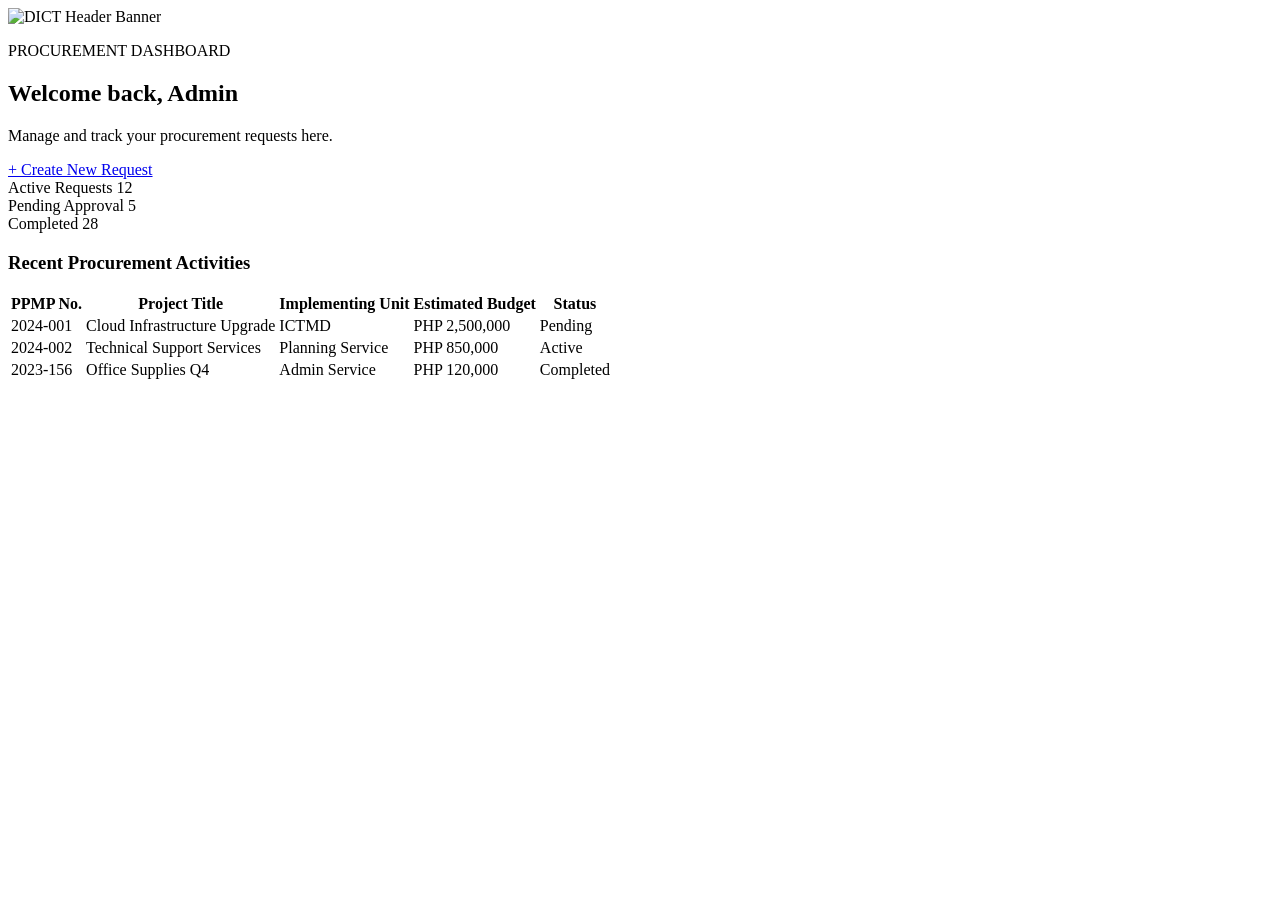
==== dashboard.html @ a50f1323 "Add files via upload" ====
<!DOCTYPE html>
<html lang="en">
<head>
  <meta charset="UTF-8">
  <meta name="viewport" content="width=device-width, initial-scale=1.0">
  <title>DICT Procurement Dashboard</title>
  <link href="https://fonts.googleapis.com/css?family=Roboto|Inter&display=swap" rel="stylesheet">
  <!-- Reuse your base layout -->
  <link rel="stylesheet" href="base.css">
  <link rel="stylesheet" href="dashboard.css">
</head>
<body>

<div class="wireframe-1-1">
  <!-- Reusing your Header Banner -->
  <header class="header-container">
    <img src="images/header-banner.png" class="header-banner" alt="DICT Header Banner">
  </header>

  <div class="main-card-container">
    <!-- Reusing the Title Tab design -->
    <div class="title-tab-wrapper">
      <p class="text-9">PROCUREMENT DASHBOARD</p>
    </div>

    <!-- Top Action Bar -->
    <div class="dashboard-header">
      <div class="welcome-msg">
        <h2>Welcome back, Admin</h2>
        <p>Manage and track your procurement requests here.</p>
      </div>
      <!-- THE BUTTON TO THE FORMS -->
      <a href="page1.html" class="create-btn">+ Create New Request</a>
    </div>

    <!-- Summary Statistics -->
    <div class="stats-grid">
      <div class="stat-card">
        <span class="stat-label">Active Requests</span>
        <span class="stat-value">12</span>
      </div>
      <div class="stat-card">
        <span class="stat-label">Pending Approval</span>
        <span class="stat-value">5</span>
      </div>
      <div class="stat-card">
        <span class="stat-label">Completed</span>
        <span class="stat-value">28</span>
      </div>
    </div>

    <!-- Recent Projects Table -->
    <div class="table-container">
      <h3>Recent Procurement Activities</h3>
      <table class="dashboard-table">
        <thead>
          <tr>
            <th>PPMP No.</th>
            <th>Project Title</th>
            <th>Implementing Unit</th>
            <th>Estimated Budget</th>
            <th>Status</th>
          </tr>
        </thead>
        <tbody>
          <tr>
            <td>2024-001</td>
            <td>Cloud Infrastructure Upgrade</td>
            <td>ICTMD</td>
            <td>PHP 2,500,000</td>
            <td><span class="badge pending">Pending</span></td>
          </tr>
          <tr>
            <td>2024-002</td>
            <td>Technical Support Services</td>
            <td>Planning Service</td>
            <td>PHP 850,000</td>
            <td><span class="badge active">Active</span></td>
          </tr>
          <tr>
            <td>2023-156</td>
            <td>Office Supplies Q4</td>
            <td>Admin Service</td>
            <td>PHP 120,000</td>
            <td><span class="badge completed">Completed</span></td>
          </tr>
        </tbody>
      </table>
    </div>

  </div>
</div>

</body>
</html>
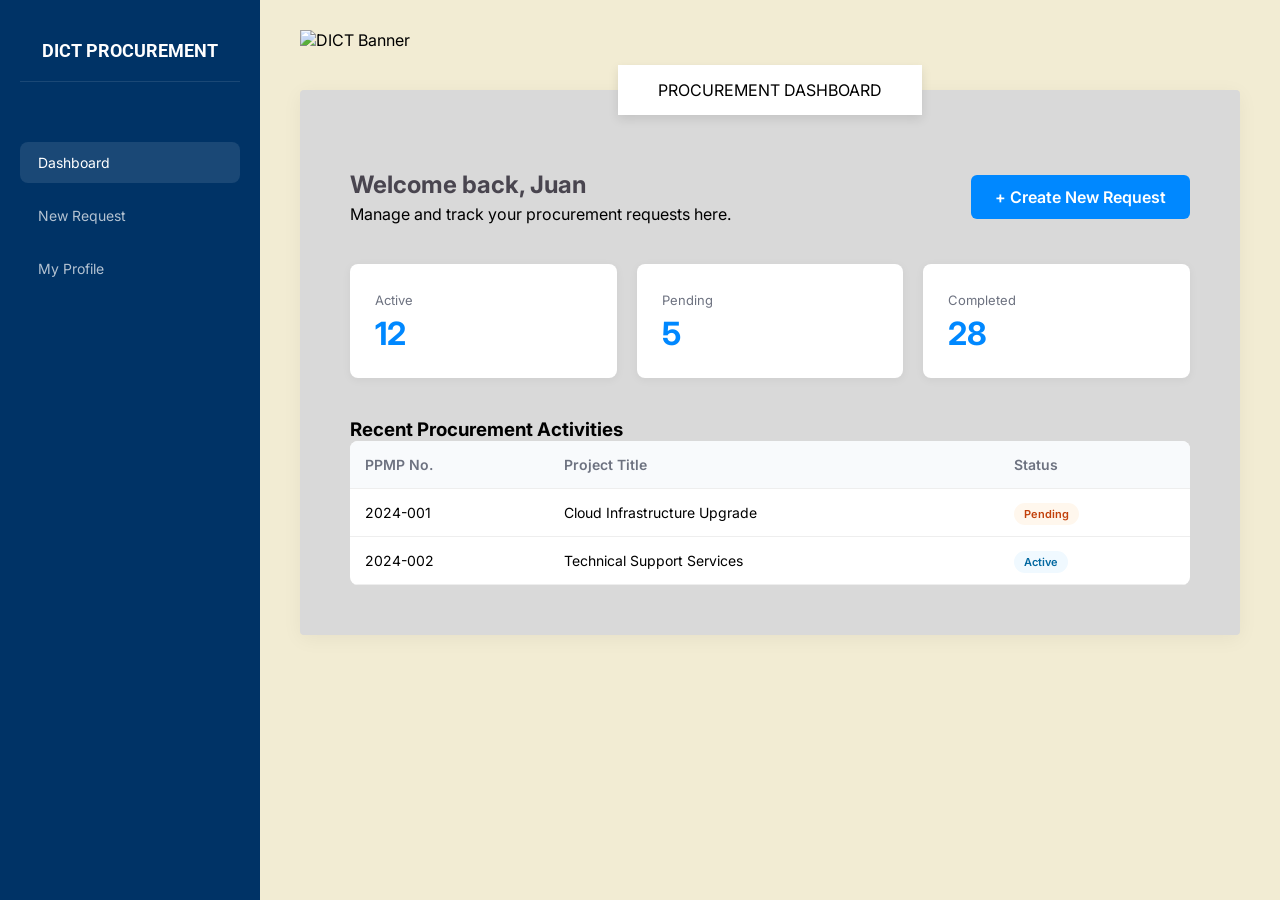
==== commit cc96048c: "Add files via upload" ====
--- a/dashboard.html
+++ b/dashboard.html
@@ -3,93 +3,59 @@
 <head>
   <meta charset="UTF-8">
   <meta name="viewport" content="width=device-width, initial-scale=1.0">
-  <title>DICT Procurement Dashboard</title>
+  <title>DICT Procurement - Dashboard</title>
   <link href="https://fonts.googleapis.com/css?family=Roboto|Inter&display=swap" rel="stylesheet">
-  <!-- Reuse your base layout -->
-  <link rel="stylesheet" href="base.css">
-  <link rel="stylesheet" href="dashboard.css">
+  <link rel="stylesheet" href="resource/base.css">
+  <link rel="stylesheet" href="resource/dashboard.css">
 </head>
 <body>
 
-<div class="wireframe-1-1">
-  <!-- Reusing your Header Banner -->
-  <header class="header-container">
-    <img src="images/header-banner.png" class="header-banner" alt="DICT Header Banner">
-  </header>
+  <aside class="sidebar">
+    <div class="sidebar-logo">DICT PROCUREMENT</div>
+    <nav class="sidebar-nav">
+      <a href="dashboard.html" class="nav-item active">Dashboard</a>
+      <a href="page1.html" class="nav-item">New Request</a>
+      <a href="profile.html" class="nav-item">My Profile</a>
+    </nav>
+  </aside>
 
-  <div class="main-card-container">
-    <!-- Reusing the Title Tab design -->
-    <div class="title-tab-wrapper">
-      <p class="text-9">PROCUREMENT DASHBOARD</p>
-    </div>
+  <main class="main-content">
+    <header class="header-container">
+      <img src="images/header-banner.png" class="header-banner" alt="DICT Banner">
+    </header>
 
-    <!-- Top Action Bar -->
-    <div class="dashboard-header">
-      <div class="welcome-msg">
-        <h2>Welcome back, Admin</h2>
-        <p>Manage and track your procurement requests here.</p>
+    <div class="main-card-container">
+      <div class="title-tab-wrapper">
+        <p class="text-9">PROCUREMENT DASHBOARD</p>
       </div>
-      <!-- THE BUTTON TO THE FORMS -->
-      <a href="page1.html" class="create-btn">+ Create New Request</a>
-    </div>
 
-    <!-- Summary Statistics -->
-    <div class="stats-grid">
-      <div class="stat-card">
-        <span class="stat-label">Active Requests</span>
-        <span class="stat-value">12</span>
+      <div class="dashboard-header">
+        <div class="welcome-msg">
+          <h2>Welcome back, Juan</h2>
+          <p>Manage and track your procurement requests here.</p>
+        </div>
+        <a href="page1.html" class="create-btn">+ Create New Request</a>
       </div>
-      <div class="stat-card">
-        <span class="stat-label">Pending Approval</span>
-        <span class="stat-value">5</span>
+
+      <div class="stats-grid">
+        <div class="stat-card"><span class="stat-label">Active</span><span class="stat-value">12</span></div>
+        <div class="stat-card"><span class="stat-label">Pending</span><span class="stat-value">5</span></div>
+        <div class="stat-card"><span class="stat-label">Completed</span><span class="stat-value">28</span></div>
       </div>
-      <div class="stat-card">
-        <span class="stat-label">Completed</span>
-        <span class="stat-value">28</span>
+
+      <div class="table-container">
+        <h3>Recent Procurement Activities</h3>
+        <table class="dashboard-table">
+          <thead>
+            <tr><th>PPMP No.</th><th>Project Title</th><th>Status</th></tr>
+          </thead>
+          <tbody>
+            <tr><td>2024-001</td><td>Cloud Infrastructure Upgrade</td><td><span class="badge pending">Pending</span></td></tr>
+            <tr><td>2024-002</td><td>Technical Support Services</td><td><span class="badge active">Active</span></td></tr>
+          </tbody>
+        </table>
       </div>
     </div>
-
-    <!-- Recent Projects Table -->
-    <div class="table-container">
-      <h3>Recent Procurement Activities</h3>
-      <table class="dashboard-table">
-        <thead>
-          <tr>
-            <th>PPMP No.</th>
-            <th>Project Title</th>
-            <th>Implementing Unit</th>
-            <th>Estimated Budget</th>
-            <th>Status</th>
-          </tr>
-        </thead>
-        <tbody>
-          <tr>
-            <td>2024-001</td>
-            <td>Cloud Infrastructure Upgrade</td>
-            <td>ICTMD</td>
-            <td>PHP 2,500,000</td>
-            <td><span class="badge pending">Pending</span></td>
-          </tr>
-          <tr>
-            <td>2024-002</td>
-            <td>Technical Support Services</td>
-            <td>Planning Service</td>
-            <td>PHP 850,000</td>
-            <td><span class="badge active">Active</span></td>
-          </tr>
-          <tr>
-            <td>2023-156</td>
-            <td>Office Supplies Q4</td>
-            <td>Admin Service</td>
-            <td>PHP 120,000</td>
-            <td><span class="badge completed">Completed</span></td>
-          </tr>
-        </tbody>
-      </table>
-    </div>
-
-  </div>
-</div>
-
+  </main>
 </body>
 </html>
--- a/resource/base.css
+++ b/resource/base.css
@@ -0,0 +1,114 @@
+:root {
+  --font-family-roboto: 'Roboto', sans-serif;
+  --font-family-inter: 'Inter', sans-serif;
+  --dict-dark-blue: #003366;
+  --dict-beige: #f2ecd3;
+  --text-gray: #6d7280;
+  --text-dark: #49454f;
+  --error-red: #dc2626;
+}
+
+* { margin: 0; padding: 0; box-sizing: border-box; }
+
+body {
+  font-family: var(--font-family-inter);
+  background-color: var(--dict-beige);
+  display: flex;
+  min-height: 100vh;
+}
+
+/* SIDEBAR SYSTEM */
+.sidebar {
+  width: 260px;
+  background-color: var(--dict-dark-blue);
+  color: white;
+  display: flex;
+  flex-direction: column;
+  padding: 40px 20px;
+  position: fixed;
+  height: 100vh;
+  z-index: 1000;
+}
+
+.sidebar-logo {
+  font-family: var(--font-family-roboto);
+  font-weight: 700;
+  font-size: 18px;
+  text-align: center;
+  margin-bottom: 60px;
+  padding-bottom: 20px;
+  border-bottom: 1px solid rgba(255,255,255,0.1);
+}
+
+.sidebar-nav { display: flex; flex-direction: column; gap: 12px; }
+
+.nav-item {
+  text-decoration: none;
+  color: rgba(255, 255, 255, 0.7);
+  padding: 12px 18px;
+  border-radius: 8px;
+  font-size: 14px;
+  transition: all 0.2s;
+}
+
+.nav-item:hover, .nav-item.active {
+  background-color: rgba(255, 255, 255, 0.1);
+  color: white;
+}
+
+/* MAIN CONTENT AREA */
+.main-content {
+  flex: 1;
+  margin-left: 260px;
+  display: flex;
+  flex-direction: column;
+  align-items: center;
+  padding: 30px 40px;
+}
+
+.header-container { width: 100%; max-width: 1100px; margin-bottom: 40px; }
+.header-banner { width: 100%; height: auto; display: block; }
+
+/* SHARED CARD DESIGN */
+.main-card-container {
+  background-color: #d9d9d9;
+  width: 100%;
+  max-width: 1000px;
+  padding: 80px 50px 50px 50px;
+  position: relative;
+  border-radius: 4px;
+  box-shadow: 0 4px 20px rgba(0,0,0,0.05);
+}
+
+.title-tab-wrapper {
+  position: absolute;
+  top: -25px; left: 50%;
+  transform: translateX(-50%);
+  background: white;
+  padding: 15px 40px;
+  box-shadow: 0 4px 10px rgba(0,0,0,0.1);
+  z-index: 10;
+  min-width: 300px;
+  text-align: center;
+}
+
+/* SHARED FORM ELEMENTS */
+.field-group { display: flex; flex-direction: column; gap: 8px; margin-bottom: 20px; width: 100%; }
+label { font-size: 14px; font-weight: 600; color: var(--text-dark); }
+input, select, textarea {
+  width: 100%; padding: 12px; border: 1px solid #d2d5da; border-radius: 6px;
+  background: #f9fafb; font-size: 14px; font-family: var(--font-family-inter);
+}
+input:focus, select:focus, textarea:focus { outline: none; border-color: #0088ff; box-shadow: 0 0 0 3px rgba(0,136,255,0.1); }
+
+.hidden { display: none !important; }
+.footer-actions { display: flex; justify-content: flex-end; margin-top: 30px; gap: 20px; }
+
+/* BUTTONS */
+.next-btn, .back-btn {
+  background: none; border: none; font-size: 16px; font-weight: 600; cursor: pointer;
+  display: flex; align-items: center; gap: 8px; transition: 0.2s;
+}
+.back-btn { color: var(--text-gray); margin-right: auto; }
+.back-btn:hover { color: var(--text-dark); }
+.next-btn:hover { color: #0088ff; transform: translateX(5px); }
--- a/resource/dashboard.css
+++ b/resource/dashboard.css
@@ -0,0 +1,18 @@
+.dashboard-header { display: flex; justify-content: space-between; align-items: center; margin-bottom: 40px; }
+.welcome-msg h2 { color: var(--text-dark); margin-bottom: 5px; }
+.create-btn { background: #0088ff; color: white; padding: 12px 24px; border-radius: 6px; text-decoration: none; font-weight: 600; transition: 0.2s; }
+.create-btn:hover { background: #0066cc; }
+
+.stats-grid { display: grid; grid-template-columns: repeat(3, 1fr); gap: 20px; margin-bottom: 40px; }
+.stat-card { background: white; padding: 25px; border-radius: 8px; box-shadow: 0 2px 10px rgba(0,0,0,0.05); }
+.stat-label { color: var(--text-gray); font-size: 13px; }
+.stat-value { font-size: 32px; font-weight: 700; color: #0088ff; display: block; margin-top: 5px; }
+
+.dashboard-table { width: 100%; background: white; border-collapse: collapse; border-radius: 8px; overflow: hidden; }
+.dashboard-table th, .dashboard-table td { padding: 15px; border-bottom: 1px solid #eee; text-align: left; font-size: 14px; }
+.dashboard-table th { background: #f8fafc; color: var(--text-gray); font-weight: 600; }
+
+.badge { padding: 4px 10px; border-radius: 50px; font-size: 11px; font-weight: 600; }
+.badge.pending { background: #fff7ed; color: #c2410c; }
+.badge.active { background: #f0f9ff; color: #0369a1; }
+.badge.completed { background: #f0fdf4; color: #15803d; }
